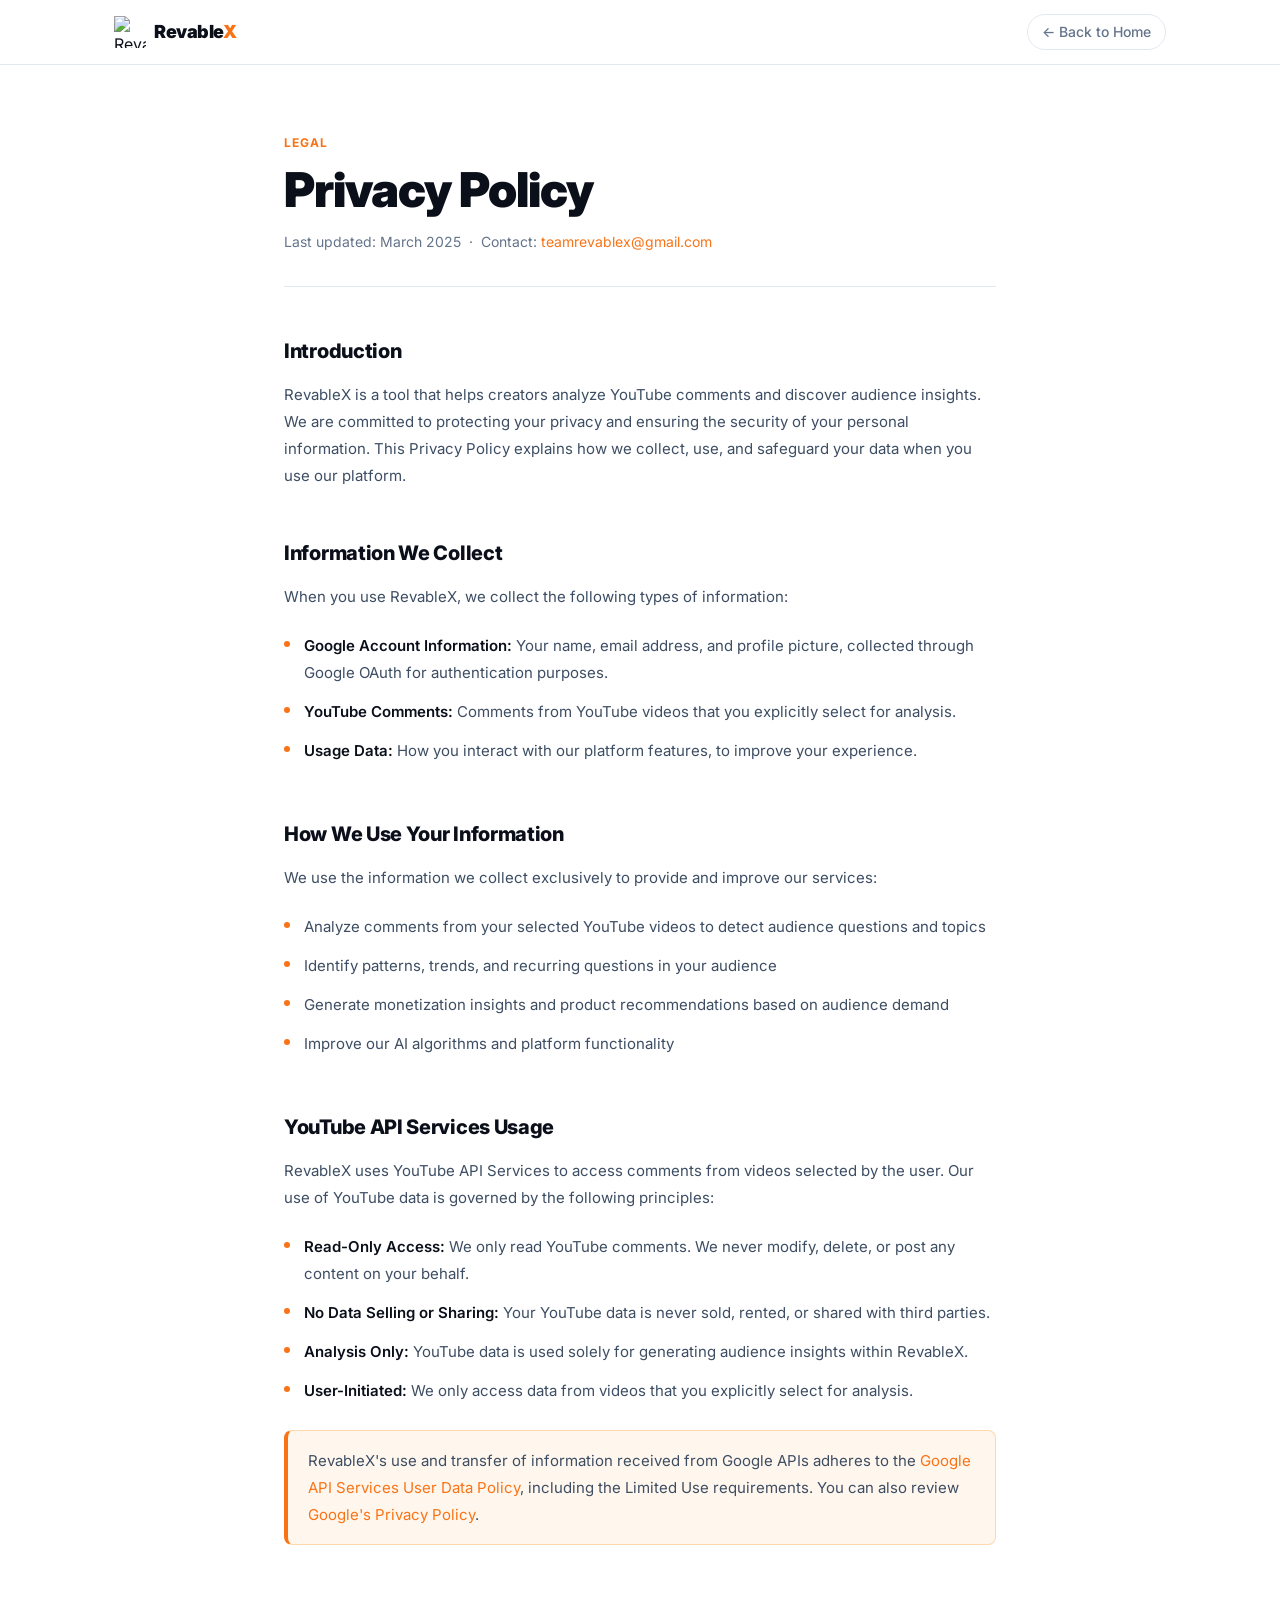
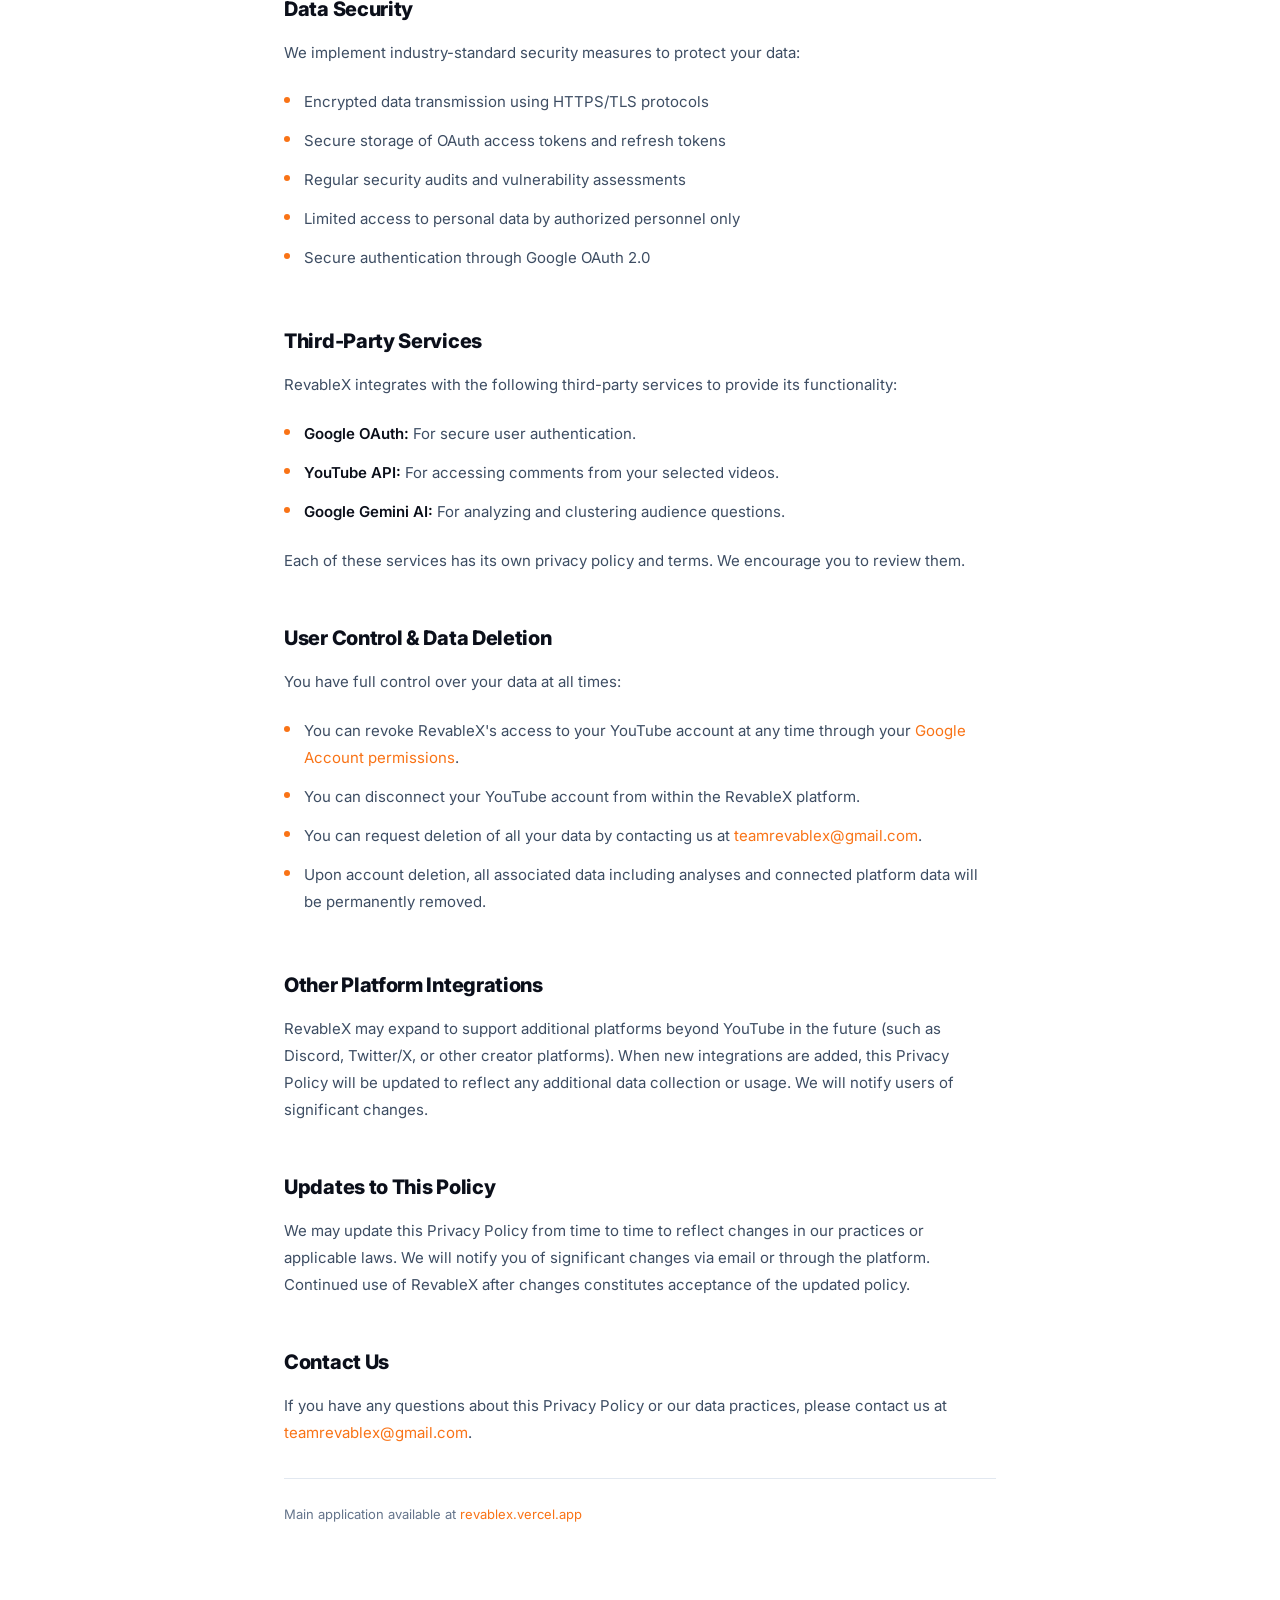
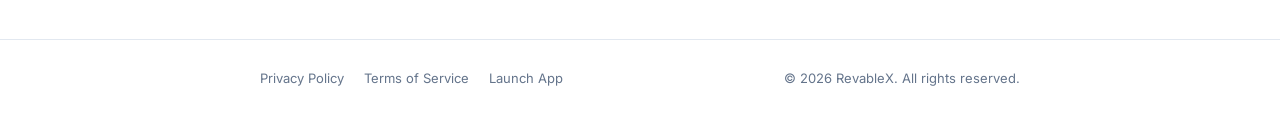
==== privacy/index.html @ ba0b9da5 "Create privacy/terms static pages Co-authored-by: revablex <257068197+revablex@users.noreply.github." ====
<!DOCTYPE html>
<html lang="en">
<head>
  <meta charset="UTF-8" />
  <meta name="viewport" content="width=device-width, initial-scale=1.0" />
  <title>Privacy Policy - RevableX</title>
  <meta name="description" content="RevableX Privacy Policy — how we collect, use, and protect your data." />
  <link rel="preconnect" href="https://fonts.googleapis.com" />
  <link rel="preconnect" href="https://fonts.gstatic.com" crossorigin />
  <link href="https://fonts.googleapis.com/css2?family=Inter:wght@400;500;600;700;800;900&display=swap" rel="stylesheet" />
  <style>
    *, *::before, *::after { box-sizing: border-box; margin: 0; padding: 0; }
    :root {
      --bg: #ffffff;
      --fg: #0b0f1a;
      --primary: #f97316;
      --primary-hover: #ea580c;
      --border: #e2e8f0;
      --body-text: #3d4d63;
      --muted: #64748b;
      --soft-bg: #f8fafc;
    }
    body {
      font-family: 'Inter', -apple-system, BlinkMacSystemFont, sans-serif;
      background: var(--bg);
      color: var(--fg);
      -webkit-font-smoothing: antialiased;
      line-height: 1.6;
    }
    a { text-decoration: none; color: var(--primary); }
    a:hover { text-decoration: underline; }
    .nav {
      position: sticky; top: 0; z-index: 100;
      background: rgba(255,255,255,0.92);
      backdrop-filter: blur(14px);
      -webkit-backdrop-filter: blur(14px);
      border-bottom: 1px solid var(--border);
    }
    .nav-inner {
      max-width: 1100px; margin: 0 auto; padding: 0 24px;
      height: 64px; display: flex; align-items: center; gap: 12px;
    }
    .logo { display: flex; align-items: center; gap: 8px; color: inherit; text-decoration: none; }
    .logo img { width: 32px; height: 32px; object-fit: contain; }
    .logo-text { font-size: 18px; font-weight: 900; letter-spacing: -0.5px; color: var(--fg); }
    .logo-text span { color: var(--primary); }
    .back-link {
      margin-left: auto; font-size: 14px; font-weight: 500; color: var(--muted);
      padding: 6px 14px; border-radius: 9999px; border: 1px solid var(--border);
      transition: color 0.15s, background 0.15s; text-decoration: none;
    }
    .back-link:hover { color: var(--fg); background: var(--soft-bg); text-decoration: none; }
    .page-wrap { max-width: 760px; margin: 0 auto; padding: 64px 24px 96px; }
    .page-label {
      display: inline-block; font-size: 12px; font-weight: 700;
      letter-spacing: 1px; text-transform: uppercase; color: var(--primary); margin-bottom: 12px;
    }
    h1 {
      font-size: clamp(32px, 5vw, 48px); font-weight: 900;
      letter-spacing: -1px; line-height: 1.1; color: var(--fg); margin-bottom: 12px;
    }
    .page-meta {
      font-size: 14px; color: var(--muted); margin-bottom: 48px;
      padding-bottom: 32px; border-bottom: 1px solid var(--border);
    }
    h2 {
      font-size: 20px; font-weight: 800; color: var(--fg);
      margin-top: 48px; margin-bottom: 14px; letter-spacing: -0.3px;
    }
    p { font-size: 15px; line-height: 1.8; color: var(--body-text); margin-bottom: 16px; }
    ul { margin: 0 0 16px 0; padding-left: 0; list-style: none; }
    ul li {
      font-size: 15px; line-height: 1.8; color: var(--body-text);
      padding: 6px 0 6px 20px; position: relative;
    }
    ul li::before {
      content: ''; position: absolute; left: 0; top: 15px;
      width: 6px; height: 6px; border-radius: 50%; background: var(--primary);
    }
    strong { color: var(--fg); font-weight: 600; }
    .highlight-box {
      background: #fff7ed; border: 1px solid #fed7aa; border-left: 4px solid var(--primary);
      border-radius: 8px; padding: 16px 20px; margin: 20px 0;
    }
    .highlight-box p { margin-bottom: 0; }
    footer { border-top: 1px solid var(--border); padding: 28px 24px; }
    .footer-inner {
      max-width: 760px; margin: 0 auto;
      display: flex; align-items: center; justify-content: space-between; flex-wrap: wrap; gap: 12px;
    }
    .footer-links { display: flex; align-items: center; gap: 20px; flex-wrap: wrap; }
    .footer-links a { font-size: 13px; color: var(--muted); transition: color 0.15s; text-decoration: none; }
    .footer-links a:hover { color: var(--fg); }
    .footer-copy { font-size: 13px; color: var(--muted); }
  </style>
</head>
<body>
  <nav class="nav">
    <div class="nav-inner">
      <a href="/revablex-homepage/" class="logo">
        <img src="RX_logo.png" alt="RevableX Logo" />
        <span class="logo-text">Revable<span>X</span></span>
      </a>
      <a href="/revablex-homepage/" class="back-link">← Back to Home</a>
    </div>
  </nav>

  <div class="page-wrap">
    <span class="page-label">Legal</span>
    <h1>Privacy Policy</h1>
    <p class="page-meta">Last updated: March 2025 &nbsp;·&nbsp; Contact: <a href="mailto:teamrevablex@gmail.com">teamrevablex@gmail.com</a></p>

    <h2>Introduction</h2>
    <p>RevableX is a tool that helps creators analyze YouTube comments and discover audience insights. We are committed to protecting your privacy and ensuring the security of your personal information. This Privacy Policy explains how we collect, use, and safeguard your data when you use our platform.</p>

    <h2>Information We Collect</h2>
    <p>When you use RevableX, we collect the following types of information:</p>
    <ul>
      <li><strong>Google Account Information:</strong> Your name, email address, and profile picture, collected through Google OAuth for authentication purposes.</li>
      <li><strong>YouTube Comments:</strong> Comments from YouTube videos that you explicitly select for analysis.</li>
      <li><strong>Usage Data:</strong> How you interact with our platform features, to improve your experience.</li>
    </ul>

    <h2>How We Use Your Information</h2>
    <p>We use the information we collect exclusively to provide and improve our services:</p>
    <ul>
      <li>Analyze comments from your selected YouTube videos to detect audience questions and topics</li>
      <li>Identify patterns, trends, and recurring questions in your audience</li>
      <li>Generate monetization insights and product recommendations based on audience demand</li>
      <li>Improve our AI algorithms and platform functionality</li>
    </ul>

    <h2>YouTube API Services Usage</h2>
    <p>RevableX uses YouTube API Services to access comments from videos selected by the user. Our use of YouTube data is governed by the following principles:</p>
    <ul>
      <li><strong>Read-Only Access:</strong> We only read YouTube comments. We never modify, delete, or post any content on your behalf.</li>
      <li><strong>No Data Selling or Sharing:</strong> Your YouTube data is never sold, rented, or shared with third parties.</li>
      <li><strong>Analysis Only:</strong> YouTube data is used solely for generating audience insights within RevableX.</li>
      <li><strong>User-Initiated:</strong> We only access data from videos that you explicitly select for analysis.</li>
    </ul>
    <div class="highlight-box">
      <p>RevableX's use and transfer of information received from Google APIs adheres to the <a href="https://developers.google.com/terms/api-services-user-data-policy" target="_blank" rel="noopener">Google API Services User Data Policy</a>, including the Limited Use requirements. You can also review <a href="https://policies.google.com/privacy" target="_blank" rel="noopener">Google's Privacy Policy</a>.</p>
    </div>

    <h2>Data Security</h2>
    <p>We implement industry-standard security measures to protect your data:</p>
    <ul>
      <li>Encrypted data transmission using HTTPS/TLS protocols</li>
      <li>Secure storage of OAuth access tokens and refresh tokens</li>
      <li>Regular security audits and vulnerability assessments</li>
      <li>Limited access to personal data by authorized personnel only</li>
      <li>Secure authentication through Google OAuth 2.0</li>
    </ul>

    <h2>Third-Party Services</h2>
    <p>RevableX integrates with the following third-party services to provide its functionality:</p>
    <ul>
      <li><strong>Google OAuth:</strong> For secure user authentication.</li>
      <li><strong>YouTube API:</strong> For accessing comments from your selected videos.</li>
      <li><strong>Google Gemini AI:</strong> For analyzing and clustering audience questions.</li>
    </ul>
    <p>Each of these services has its own privacy policy and terms. We encourage you to review them.</p>

    <h2>User Control &amp; Data Deletion</h2>
    <p>You have full control over your data at all times:</p>
    <ul>
      <li>You can revoke RevableX's access to your YouTube account at any time through your <a href="https://myaccount.google.com/permissions" target="_blank" rel="noopener">Google Account permissions</a>.</li>
      <li>You can disconnect your YouTube account from within the RevableX platform.</li>
      <li>You can request deletion of all your data by contacting us at <a href="mailto:teamrevablex@gmail.com">teamrevablex@gmail.com</a>.</li>
      <li>Upon account deletion, all associated data including analyses and connected platform data will be permanently removed.</li>
    </ul>

    <h2>Other Platform Integrations</h2>
    <p>RevableX may expand to support additional platforms beyond YouTube in the future (such as Discord, Twitter/X, or other creator platforms). When new integrations are added, this Privacy Policy will be updated to reflect any additional data collection or usage. We will notify users of significant changes.</p>

    <h2>Updates to This Policy</h2>
    <p>We may update this Privacy Policy from time to time to reflect changes in our practices or applicable laws. We will notify you of significant changes via email or through the platform. Continued use of RevableX after changes constitutes acceptance of the updated policy.</p>

    <h2>Contact Us</h2>
    <p>If you have any questions about this Privacy Policy or our data practices, please contact us at <a href="mailto:teamrevablex@gmail.com">teamrevablex@gmail.com</a>.</p>
    <p style="margin-top:32px;padding-top:24px;border-top:1px solid var(--border);font-size:13px;color:var(--muted);">
      Main application available at <a href="https://revablex.vercel.app" target="_blank" rel="noopener">revablex.vercel.app</a>
    </p>
  </div>

  <footer>
    <div class="footer-inner">
      <div class="footer-links">
        <a href="/revablex-homepage/privacy.html">Privacy Policy</a>
        <a href="/revablex-homepage/terms.html">Terms of Service</a>
        <a href="https://revablex.vercel.app" target="_blank" rel="noopener">Launch App</a>
      </div>
      <span class="footer-copy">© <span id="year"></span> RevableX. All rights reserved.</span>
    </div>
  </footer>
  <script>
    const el = document.getElementById('year');
    if (el) el.textContent = new Date().getFullYear();
  </script>
</body>
</html>
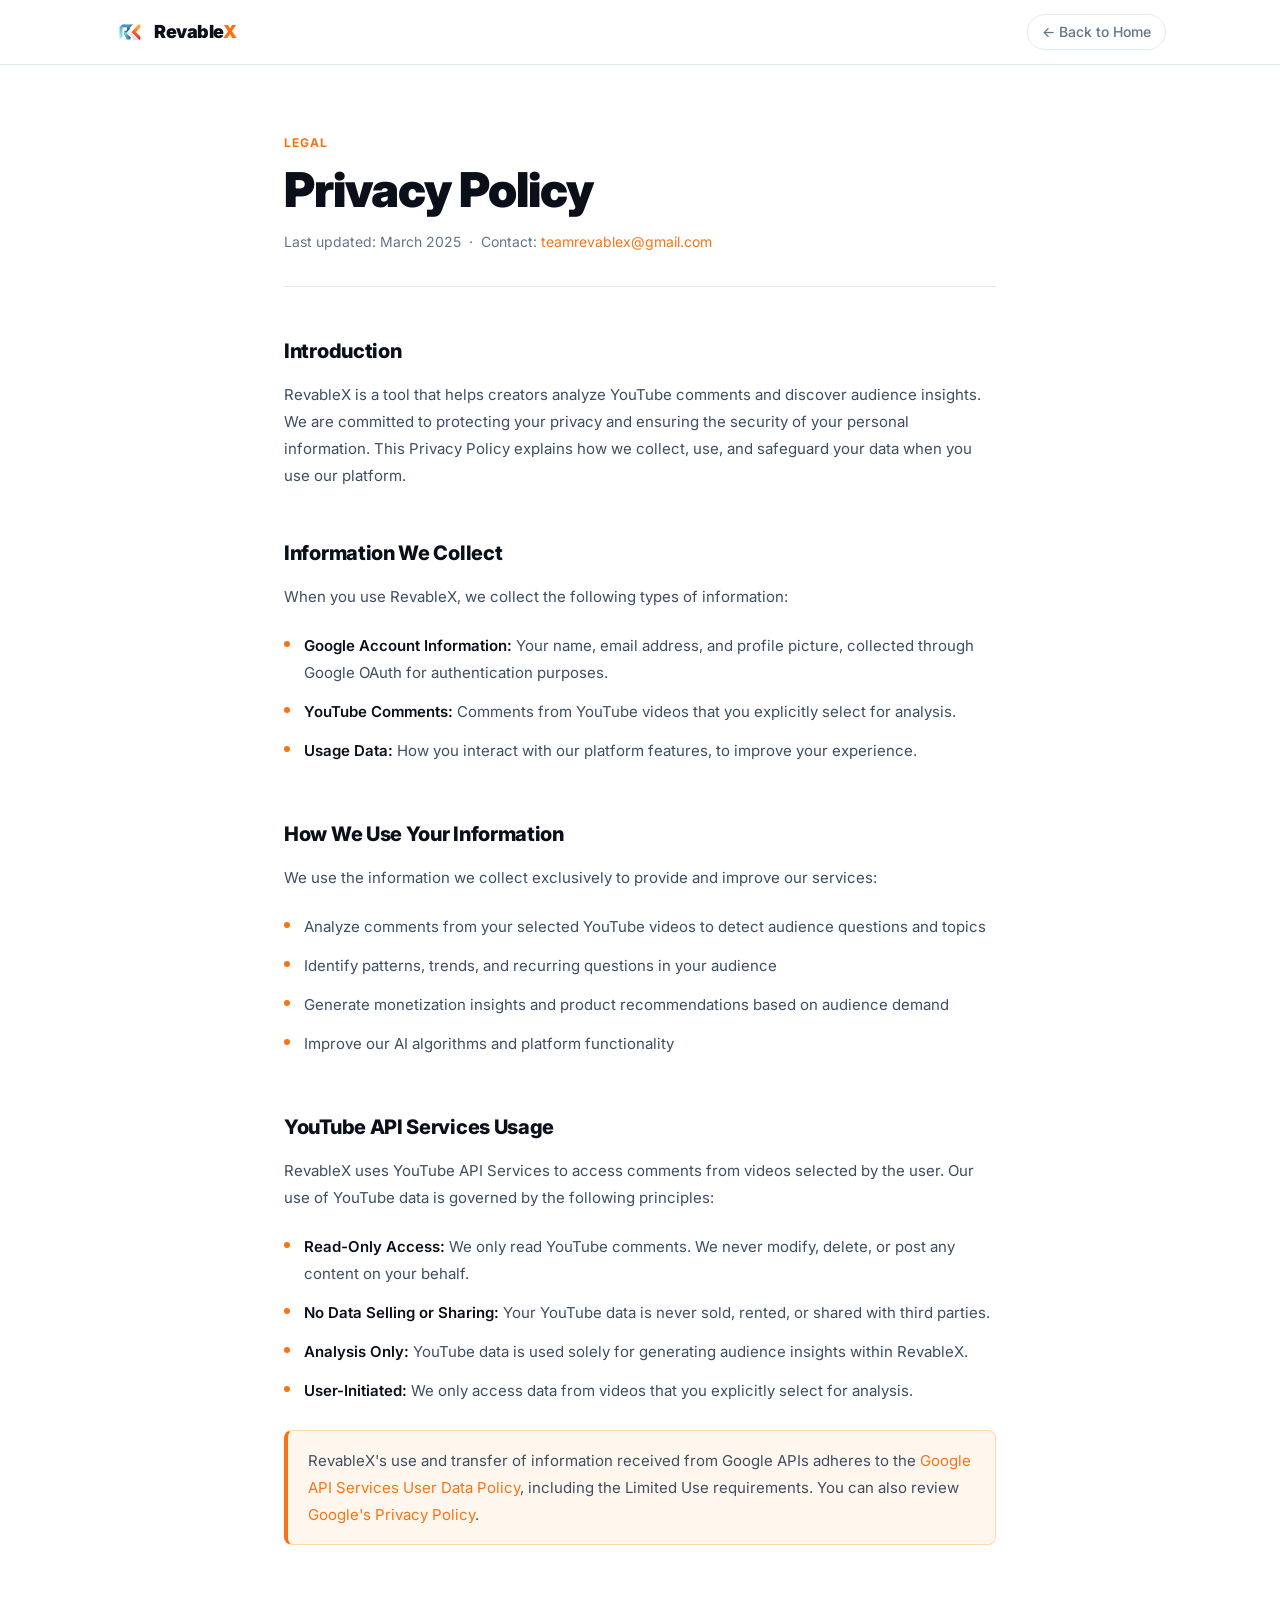
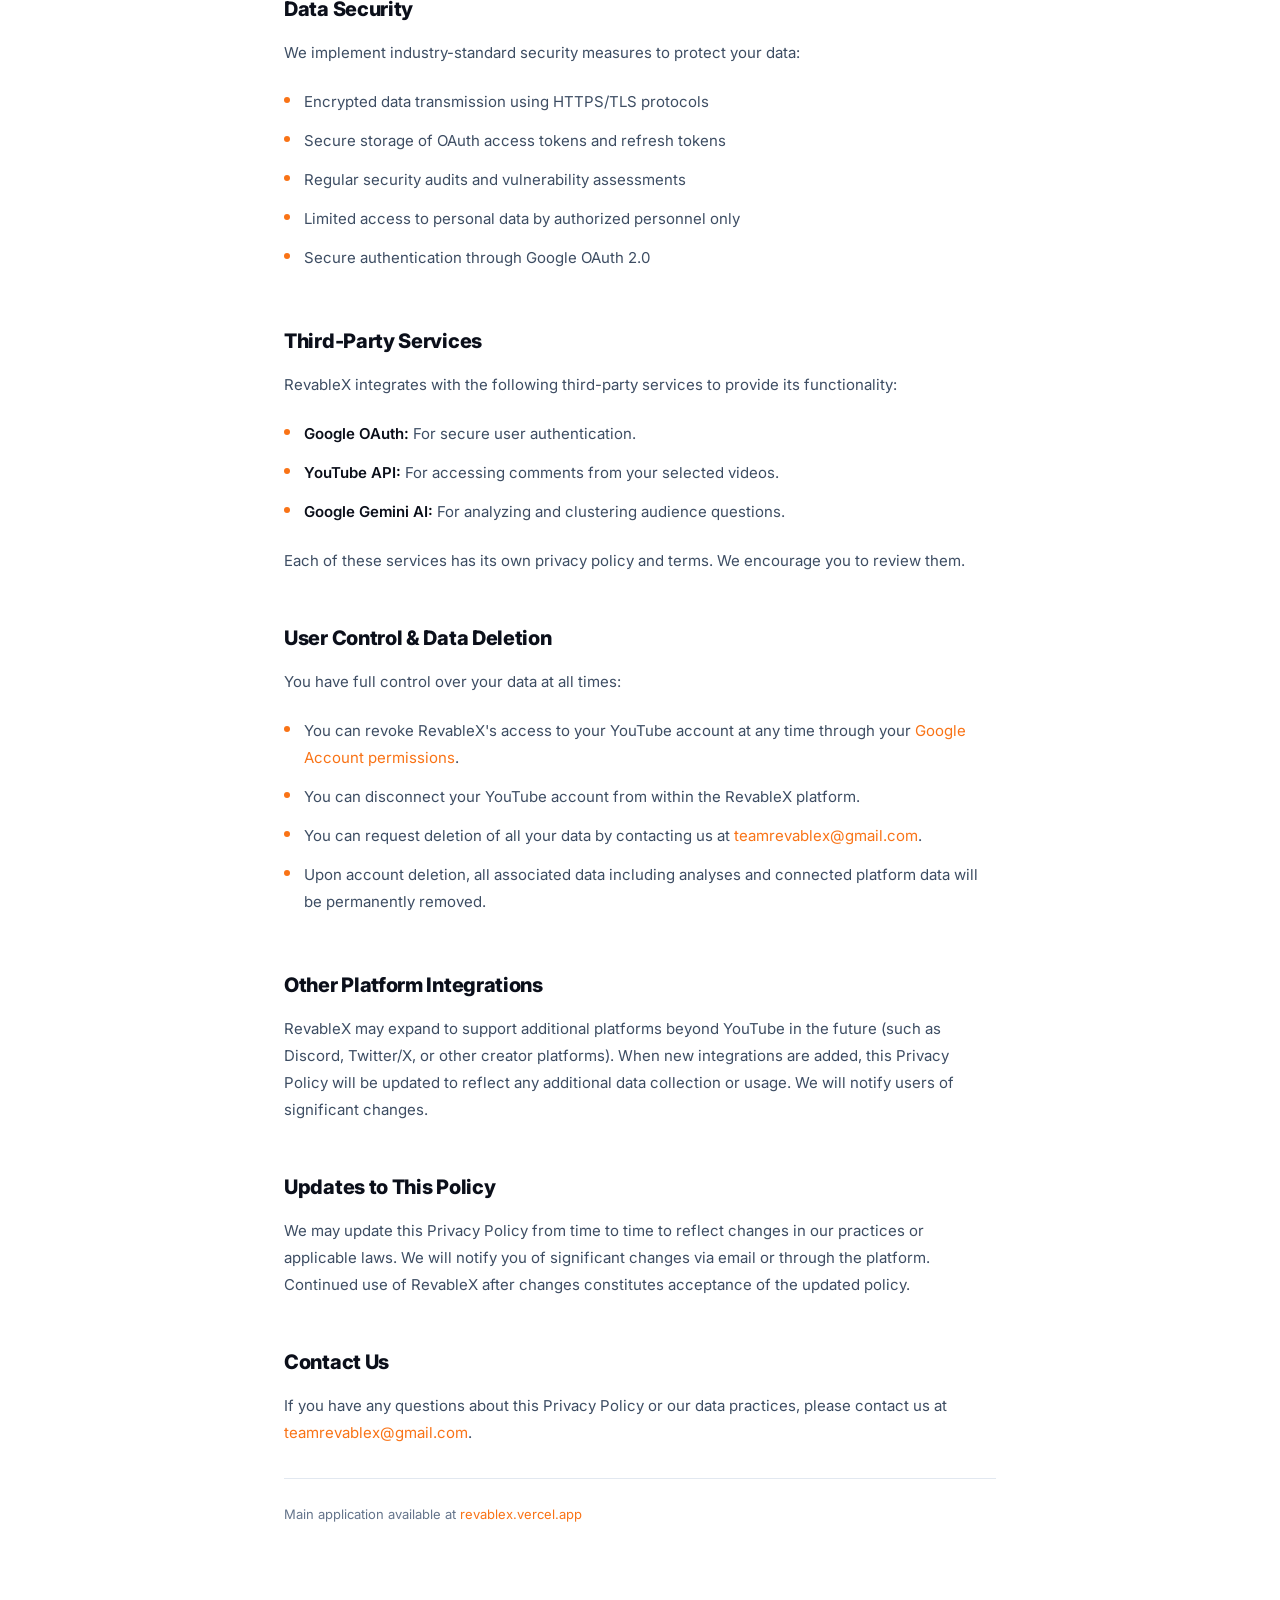
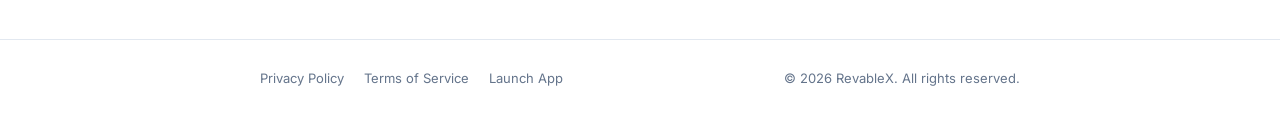
==== commit 298d0988: "Add RX logo to privacy/terms Co-authored-by: revablex <257068197+revablex@users.noreply.github.com>" ====
--- a/privacy/index.html
+++ b/privacy/index.html
@@ -97,11 +97,11 @@
 <body>
   <nav class="nav">
     <div class="nav-inner">
-      <a href="/revablex-homepage/" class="logo">
-        <img src="RX_logo.png" alt="RevableX Logo" />
+      <a href="../" class="logo">
+        <img src="[data-uri]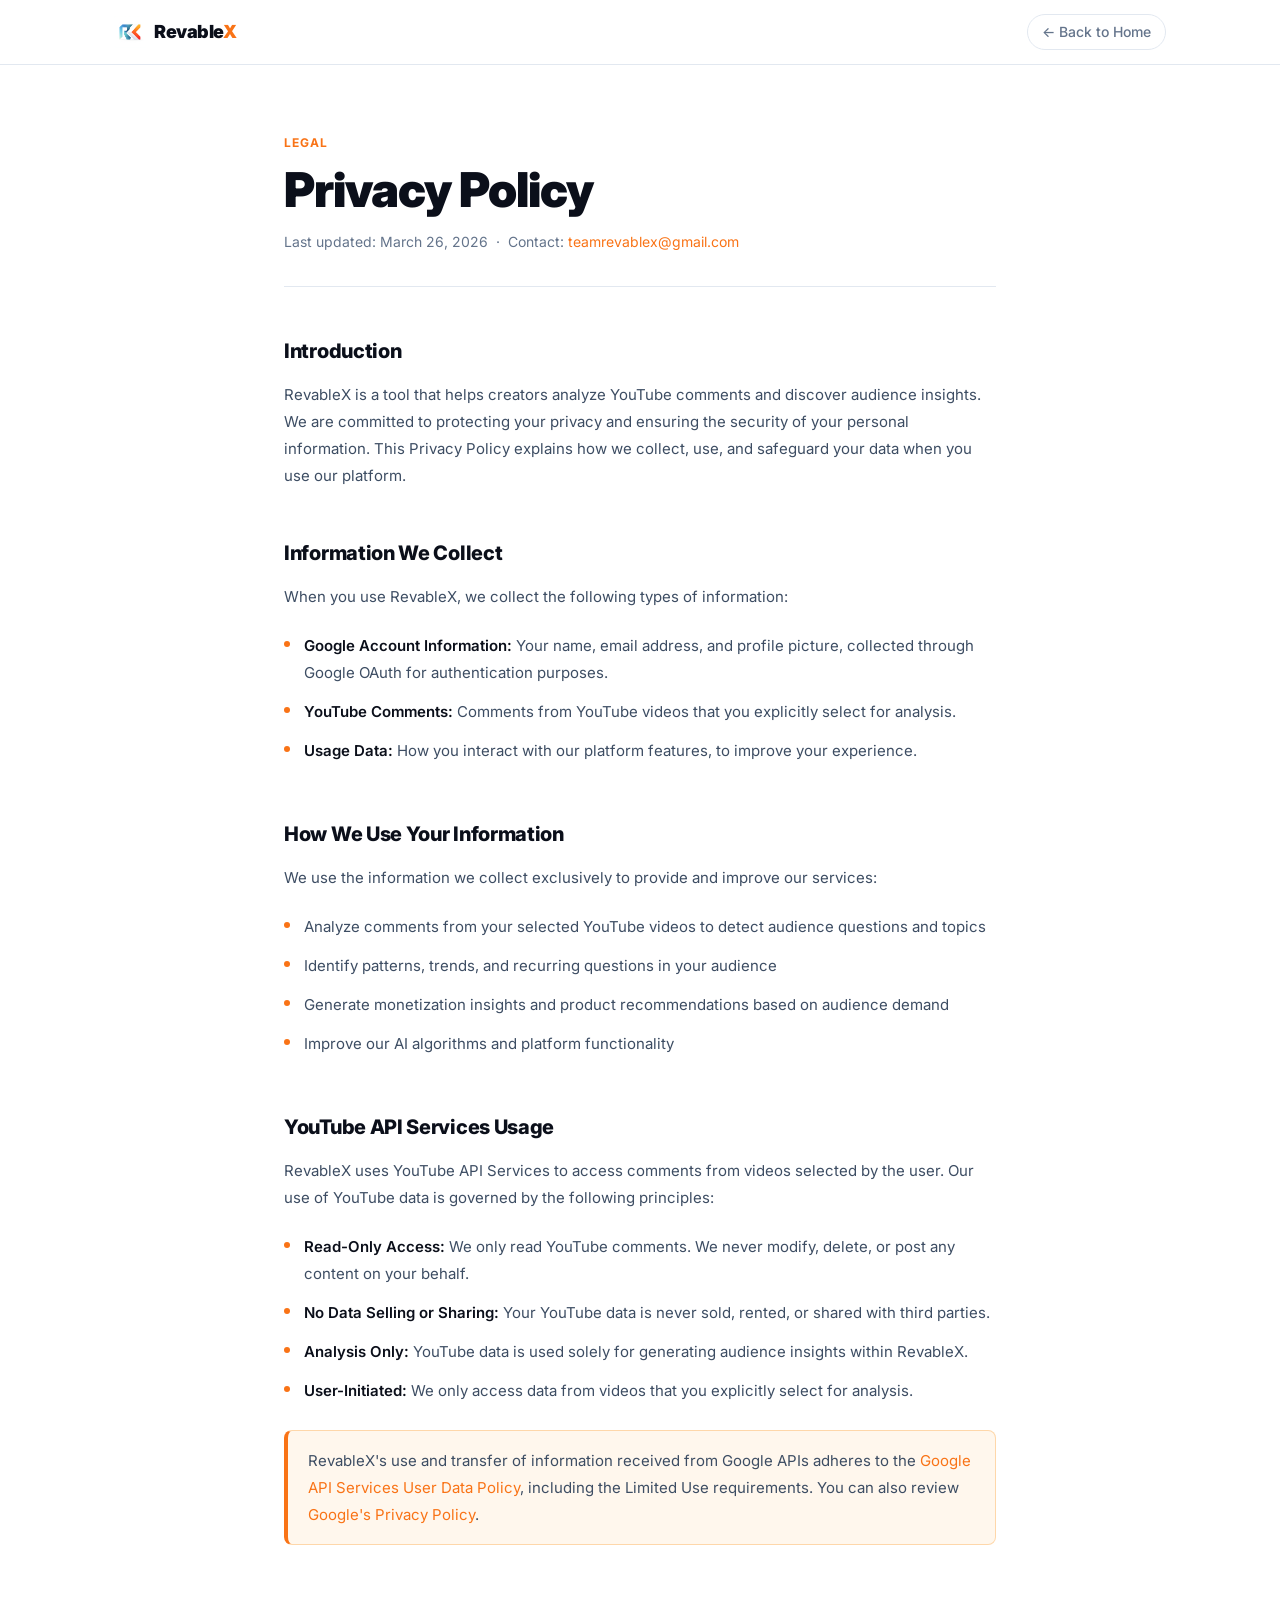
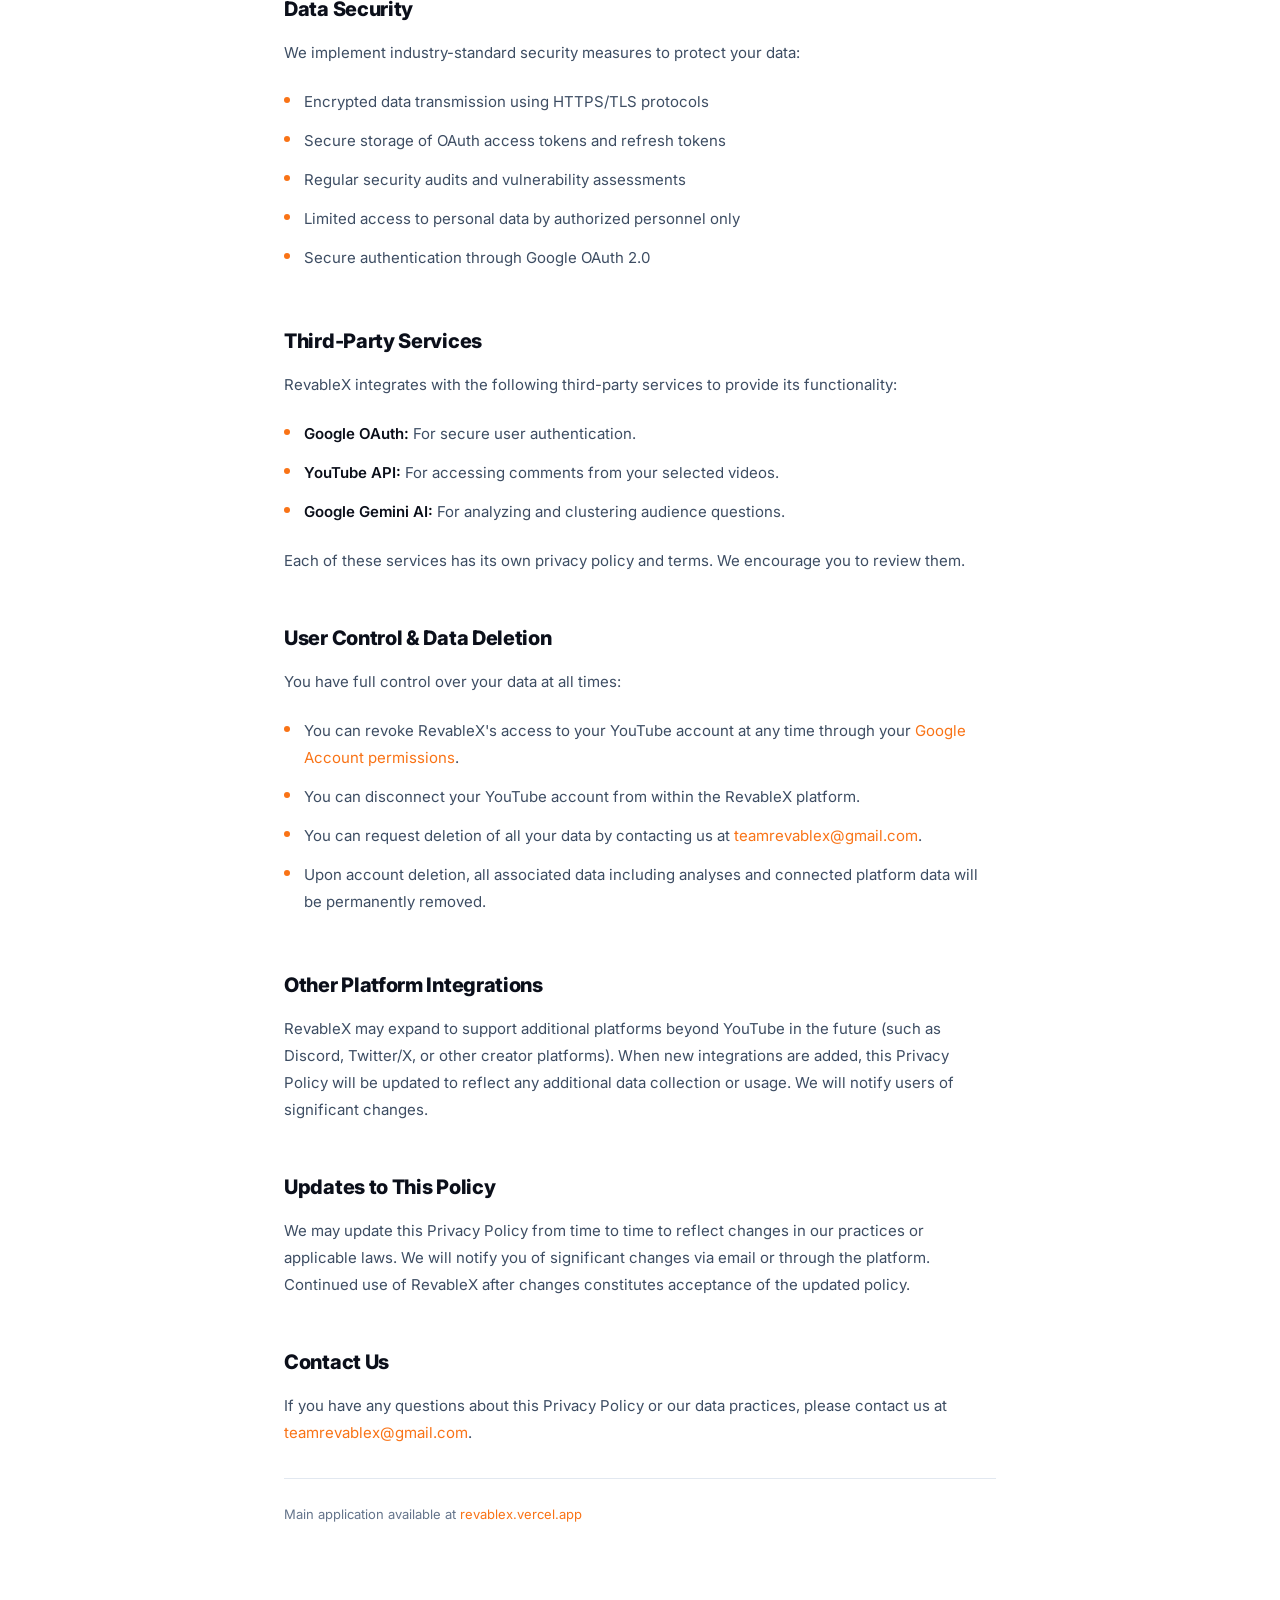
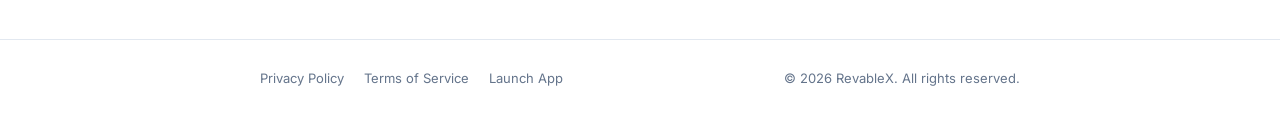
==== commit 832d5e8d: "Update last updated dates Co-authored-by: revablex <257068197+revablex@users.noreply.github.com>" ====
--- a/privacy/index.html
+++ b/privacy/index.html
@@ -108,7 +108,7 @@
   <div class="page-wrap">
     <span class="page-label">Legal</span>
     <h1>Privacy Policy</h1>
-    <p class="page-meta">Last updated: March 2025 &nbsp;·&nbsp; Contact: <a href="mailto:teamrevablex@gmail.com">teamrevablex@gmail.com</a></p>
+    <p class="page-meta">Last updated: March 26, 2026 &nbsp;·&nbsp; Contact: <a href="mailto:teamrevablex@gmail.com">teamrevablex@gmail.com</a></p>
 
     <h2>Introduction</h2>
     <p>RevableX is a tool that helps creators analyze YouTube comments and discover audience insights. We are committed to protecting your privacy and ensuring the security of your personal information. This Privacy Policy explains how we collect, use, and safeguard your data when you use our platform.</p>
